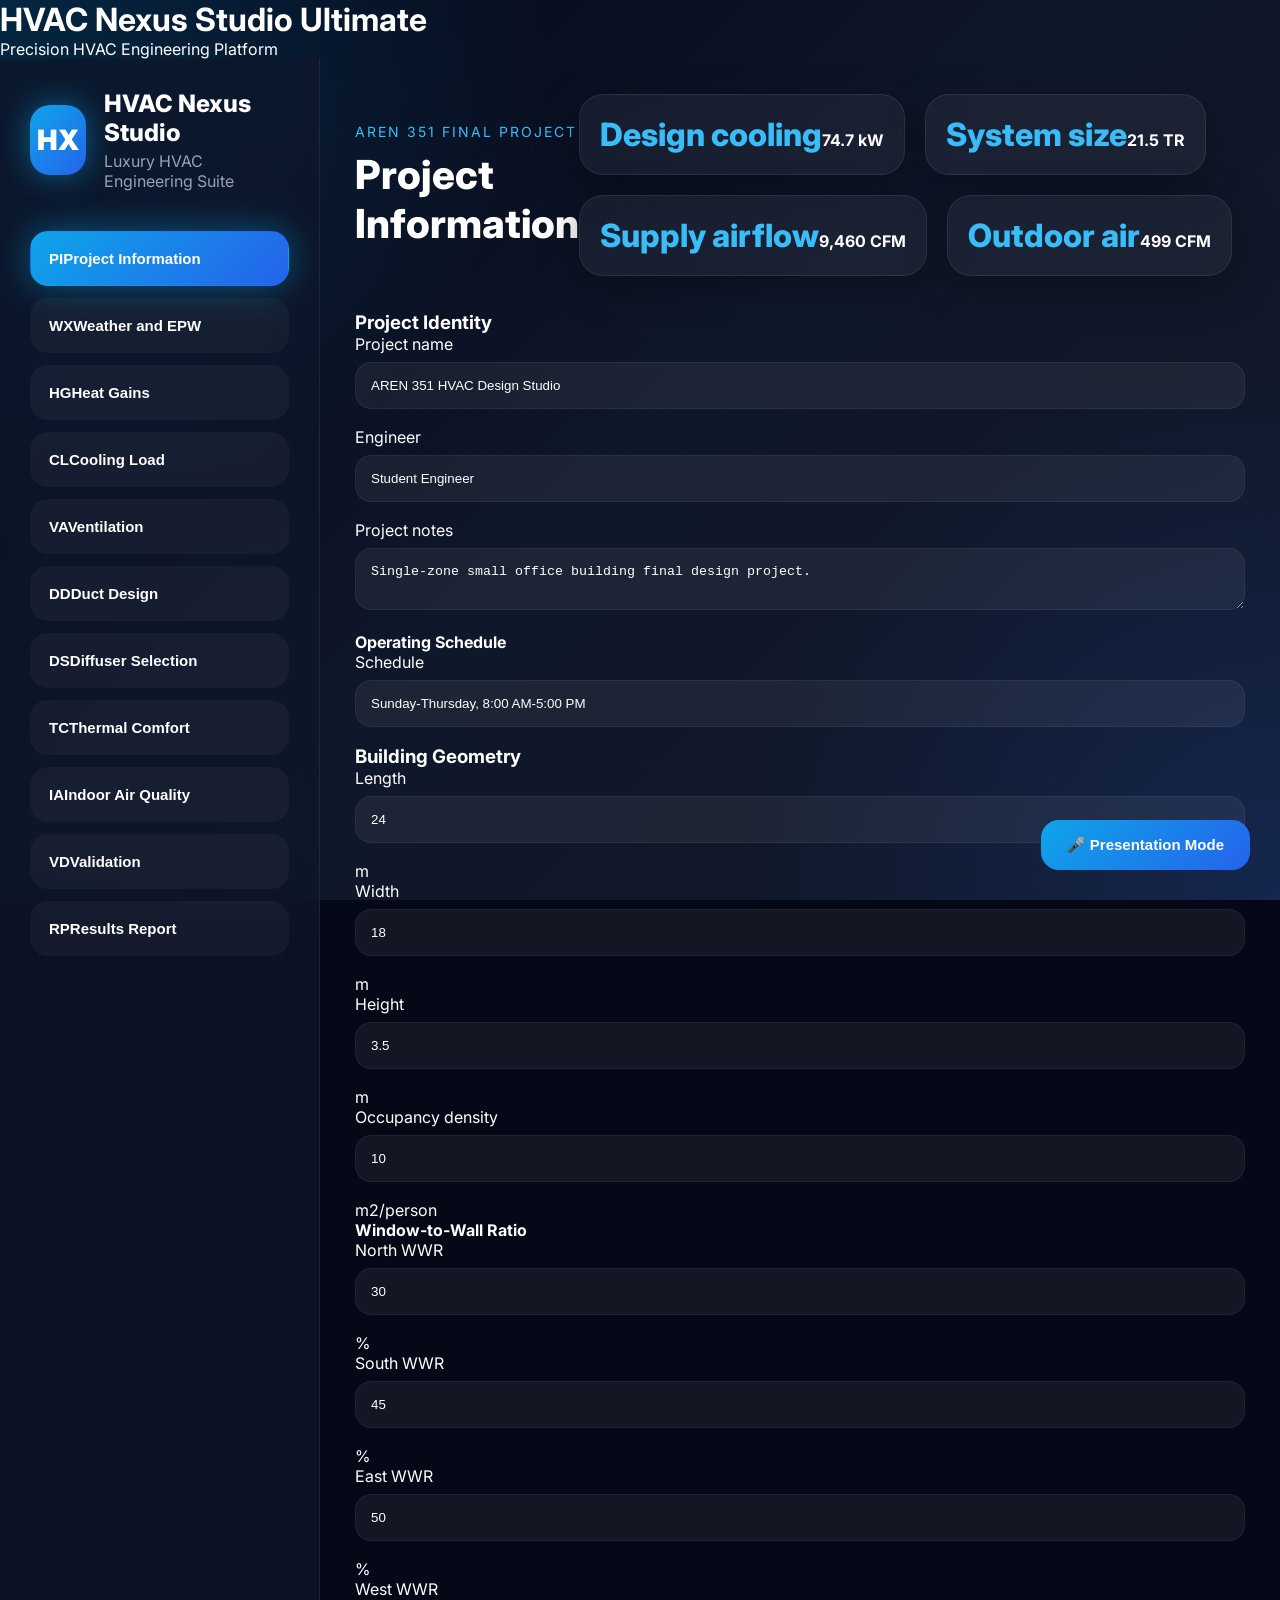
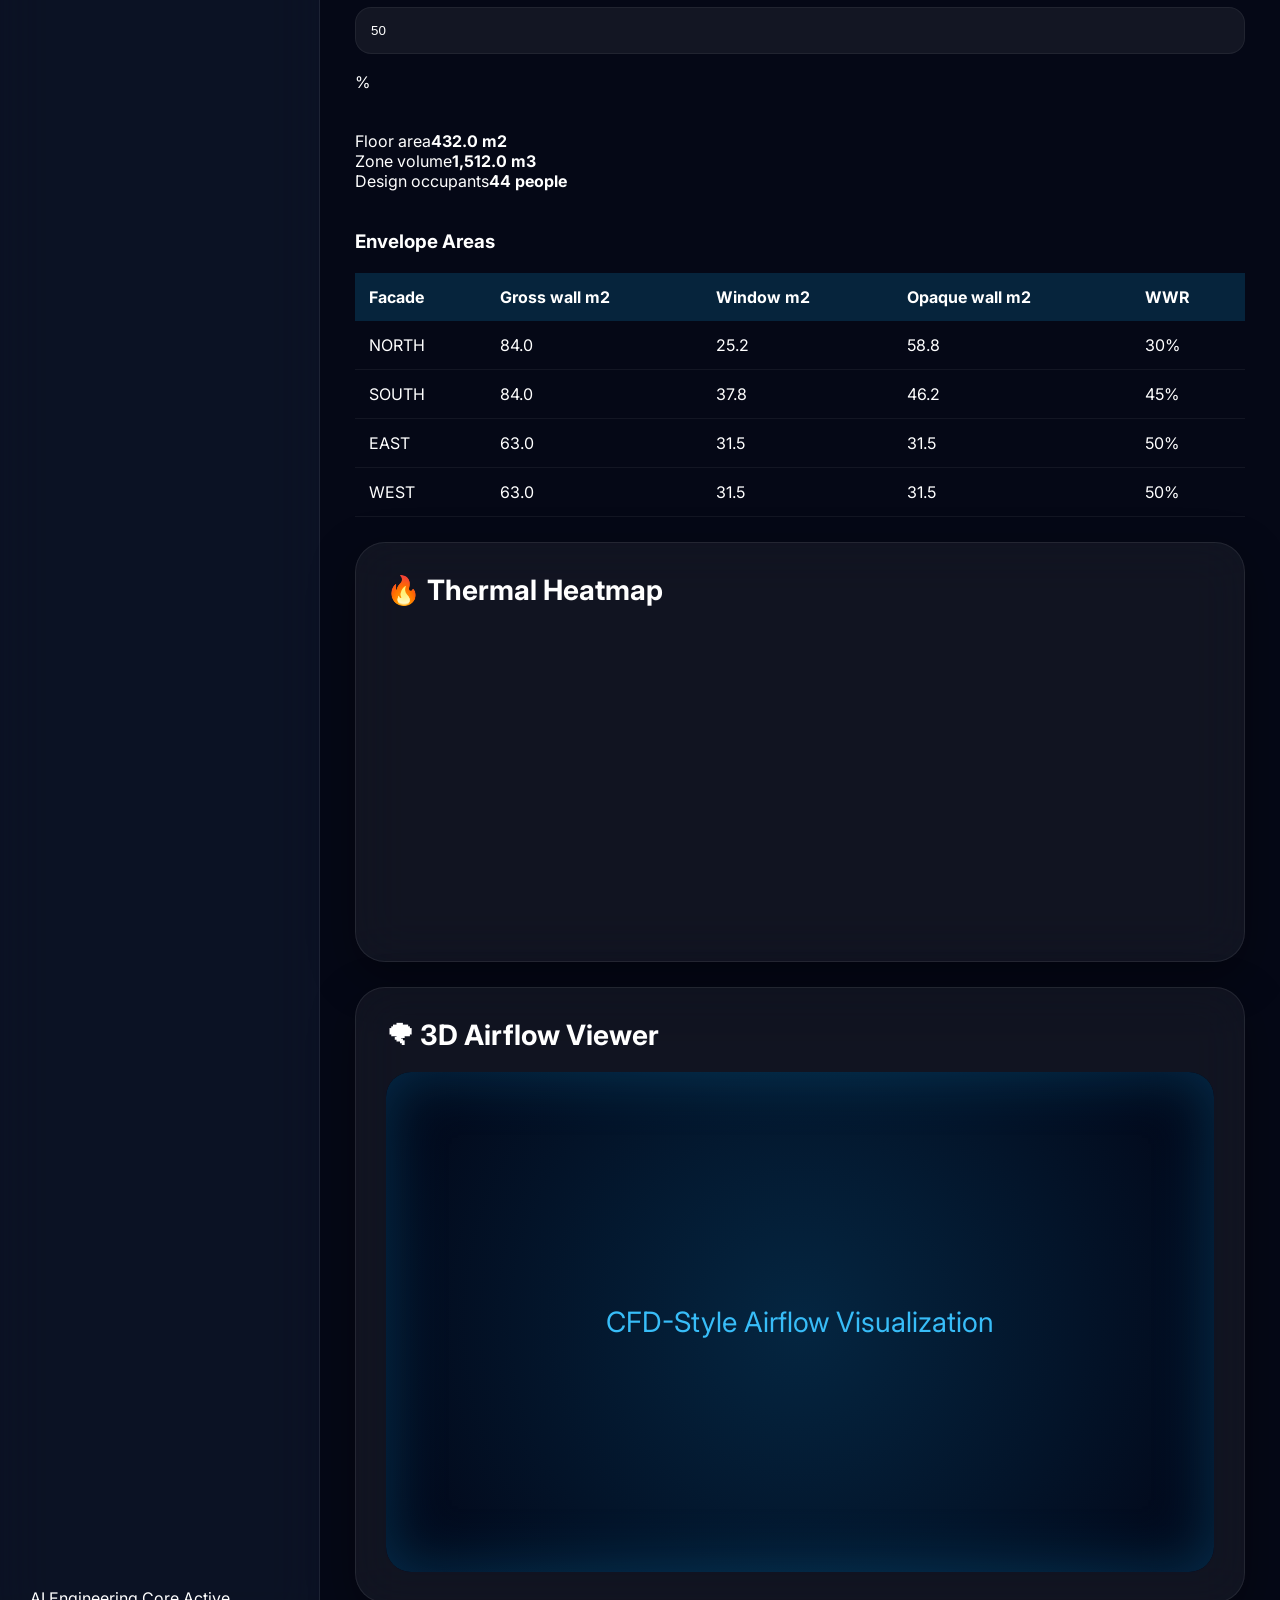
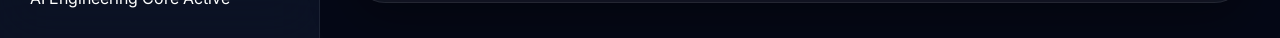
==== index.html @ 6b2392cb "Add files via upload" ====
<!doctype html>
<html lang="en">
  <head>
    <meta charset="utf-8">
    <meta name="viewport" content="width=device-width, initial-scale=1">
    <title>HVAC Nexus Studio</title>
    <link rel="stylesheet" href="styles.css">
  </head>
  <body>

<div id="splash-screen">
    <div class="loader-container">
        <div class="turbine"></div>

        <h1>HVAC Nexus Studio Ultimate</h1>

        <p>
            Precision HVAC Engineering Platform
        </p>
    </div>
</div>

<div class="shell">

    <aside class="sidebar">

        <div>

            <div class="brand">

                <div class="mark">
                    HX
                </div>

                <div>
                    <h1>HVAC Nexus Studio</h1>

                    <p>
                        Luxury HVAC Engineering Suite
                    </p>
                </div>

            </div>

            <nav id="tabs" class="tabs"></nav>

        </div>

        <div class="sidebar-footer">
            <span class="status-dot"></span>
            <span>AI Engineering Core Active</span>
        </div>

    </aside>

    <main class="workspace">

        <header class="topbar">

            <div>

                <p class="eyebrow">
                    AREN 351 FINAL PROJECT
                </p>

                <h2 id="screenTitle">
                    HVAC Dashboard
                </h2>

            </div>

            <div id="globalKpis" class="kpi-strip"></div>

        </header>

        <section id="app" class="panel-host"></section>

    </main>

</div>

<script src="engineering.js"></script>
<script src="app.js"></script>

</body>
</html>
---- styles.css ----
@import url('https://fonts.googleapis.com/css2?family=Inter:wght@300;400;500;600;700;800;900&display=swap');

*{
    margin:0;
    padding:0;
    box-sizing:border-box;
}

body{
    font-family:'Inter',sans-serif;
    background:#050816;
    overflow-x:hidden;
    color:white;
}

/* ============================================
BACKGROUND
============================================ */

body::before{
    content:'';
    position:fixed;
    width:100%;
    height:100%;
    background:
    radial-gradient(circle at top left,#0ea5e933,transparent 35%),
    radial-gradient(circle at bottom right,#2563eb33,transparent 35%),
    linear-gradient(135deg,#020617,#0f172a,#111827);
    z-index:-2;
}

body::after{
    content:'';
    position:fixed;
    width:200%;
    height:200%;
    background:
    repeating-linear-gradient(
        45deg,
        transparent,
        transparent 40px,
        rgba(255,255,255,0.015) 40px,
        rgba(255,255,255,0.015) 80px
    );
    animation: movebg 30s linear infinite;
    z-index:-1;
}

@keyframes movebg{
    from{transform:translate(0,0);}
    to{transform:translate(-200px,-200px);}
}

/* ============================================
LAYOUT
============================================ */

.shell{
    display:flex;
    min-height:100vh;
}

/* ============================================
SIDEBAR
============================================ */

.sidebar{
    width:320px;
    background:rgba(15,23,42,0.72);
    backdrop-filter:blur(25px);
    border-right:1px solid rgba(255,255,255,0.08);
    padding:30px;
    display:flex;
    flex-direction:column;
    justify-content:space-between;
}

.brand{
    display:flex;
    align-items:center;
    gap:18px;
    margin-bottom:40px;
}

.mark{
    width:70px;
    height:70px;
    border-radius:20px;
    background:linear-gradient(135deg,#0ea5e9,#2563eb);
    display:flex;
    align-items:center;
    justify-content:center;
    font-size:28px;
    font-weight:900;
    box-shadow:0 0 30px rgba(14,165,233,0.5);
    animation:floating 4s ease-in-out infinite;
}

.brand h1{
    font-size:24px;
    font-weight:800;
}

.brand p{
    color:#94a3b8;
    margin-top:4px;
}

/* ============================================
TABS
============================================ */

.tabs{
    display:flex;
    flex-direction:column;
    gap:12px;
}

.tabs button{
    background:rgba(255,255,255,0.04);
    border:none;
    color:white;
    padding:18px;
    border-radius:18px;
    text-align:left;
    font-size:15px;
    cursor:pointer;
    transition:0.35s;
    border:1px solid transparent;
}

.tabs button:hover{
    transform:translateX(8px);
    background:rgba(14,165,233,0.12);
    border-color:#0ea5e9;
    box-shadow:0 0 25px rgba(14,165,233,0.25);
}

.tabs button.active{
    background:linear-gradient(135deg,#0ea5e9,#2563eb);
    box-shadow:0 0 35px rgba(14,165,233,0.45);
}

/* ============================================
TOPBAR
============================================ */

.workspace{
    flex:1;
    padding:35px;
}

.topbar{
    display:flex;
    justify-content:space-between;
    align-items:center;
    margin-bottom:35px;
}

.eyebrow{
    color:#38bdf8;
    font-size:14px;
    letter-spacing:2px;
    text-transform:uppercase;
}

#screenTitle{
    font-size:40px;
    font-weight:800;
    margin-top:10px;
}

/* ============================================
KPI CARDS
============================================ */

.kpi-strip{
    display:flex;
    gap:20px;
    flex-wrap:wrap;
}

.kpi{
    min-width:170px;
    background:rgba(255,255,255,0.05);
    border:1px solid rgba(255,255,255,0.08);
    backdrop-filter:blur(20px);
    border-radius:24px;
    padding:20px;
    box-shadow:0 10px 40px rgba(0,0,0,0.35);
    transition:0.35s;
}

.kpi:hover{
    transform:translateY(-5px);
}

.kpi h3{
    color:#94a3b8;
    font-size:14px;
    margin-bottom:10px;
}

.kpi span{
    font-size:32px;
    font-weight:800;
    color:#38bdf8;
}

/* ============================================
PANELS
============================================ */

.panel-host{
    display:grid;
    grid-template-columns:1fr;
    gap:25px;
}

.panel{
    background:rgba(255,255,255,0.05);
    border-radius:30px;
    padding:30px;
    backdrop-filter:blur(25px);
    border:1px solid rgba(255,255,255,0.08);
    box-shadow:0 15px 45px rgba(0,0,0,0.35);
    animation:fadeUp 0.7s ease;
}

.panel h2{
    margin-bottom:20px;
    font-size:28px;
}

.panel h3{
    margin-top:25px;
    margin-bottom:15px;
    color:#38bdf8;
}

/* ============================================
INPUTS
============================================ */

input,
select,
textarea{
    width:100%;
    padding:15px;
    border:none;
    border-radius:16px;
    background:rgba(255,255,255,0.06);
    color:white;
    margin-top:8px;
    margin-bottom:18px;
    outline:none;
    border:1px solid rgba(255,255,255,0.06);
}

input:focus,
select:focus,
textarea:focus{
    border-color:#38bdf8;
    box-shadow:0 0 20px rgba(56,189,248,0.3);
}

/* ============================================
BUTTONS
============================================ */

button{
    background:linear-gradient(135deg,#0ea5e9,#2563eb);
    color:white;
    border:none;
    border-radius:18px;
    padding:16px 26px;
    font-size:15px;
    font-weight:700;
    cursor:pointer;
    transition:0.35s;
}

button:hover{
    transform:translateY(-3px) scale(1.02);
    box-shadow:0 0 35px rgba(14,165,233,0.45);
}

/* ============================================
TABLES
============================================ */

table{
    width:100%;
    border-collapse:collapse;
    margin-top:20px;
}

th{
    background:rgba(14,165,233,0.18);
    padding:14px;
    text-align:left;
}

td{
    padding:14px;
    border-bottom:1px solid rgba(255,255,255,0.06);
}

/* ============================================
STATUS
============================================ */

.pass{
    color:#22c55e;
    font-weight:700;
}

.fail{
    color:#ef4444;
    font-weight:700;
}

.warning{
    color:#facc15;
    font-weight:700;
}

/* ============================================
ANIMATIONS
============================================ */

@keyframes floating{
    0%{transform:translateY(0px);}
    50%{transform:translateY(-10px);}
    100%{transform:translateY(0px);}
}

@keyframes fadeUp{
    from{
        opacity:0;
        transform:translateY(30px);
    }
    to{
        opacity:1;
        transform:translateY(0);
    }
}

/* ============================================
SCROLLBAR
============================================ */

::-webkit-scrollbar{
    width:10px;
}

::-webkit-scrollbar-thumb{
    background:#0ea5e9;
    border-radius:10px;
}

::-webkit-scrollbar-track{
    background:#0f172a;
}
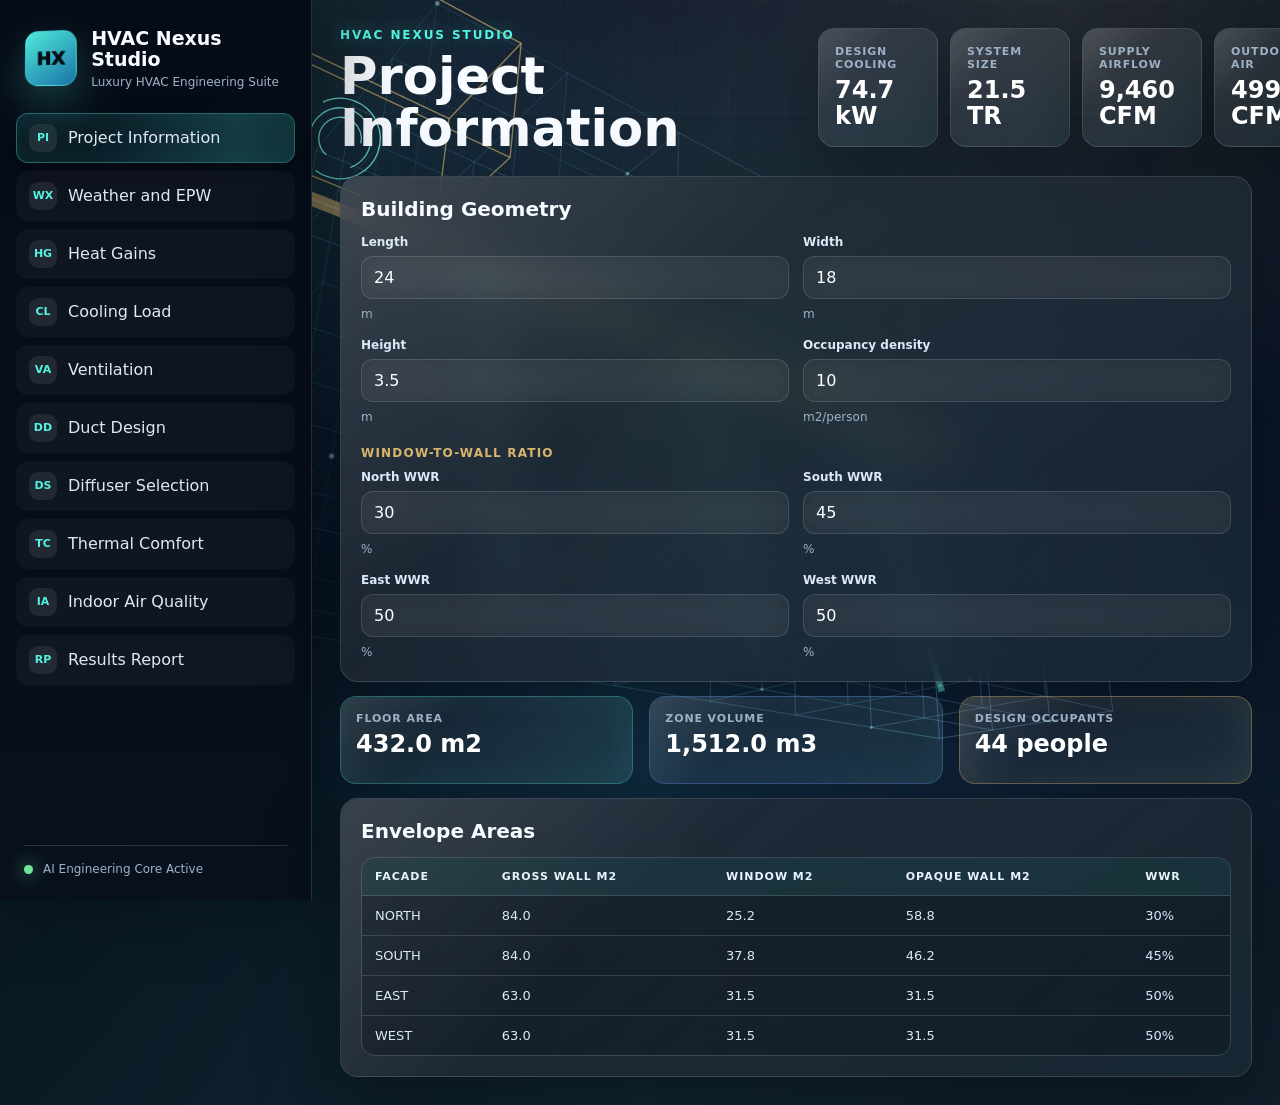
==== commit f803a34d: "Deploy public HVAC Nexus Studio site" ====
--- a/index.html
+++ b/index.html
@@ -7,6 +7,7 @@
     <link rel="stylesheet" href="styles.css">
   </head>
   <body>
+<canvas id="engineeringScene" class="engineering-scene" aria-hidden="true"></canvas>
 
 <div id="splash-screen">
     <div class="loader-container">
@@ -60,7 +61,7 @@
             <div>
 
                 <p class="eyebrow">
-                    AREN 351 FINAL PROJECT
+                    HVAC Nexus Studio
                 </p>
 
                 <h2 id="screenTitle">
@@ -80,6 +81,7 @@
 </div>
 
 <script src="engineering.js"></script>
+<script src="scene3d.js"></script>
 <script src="app.js"></script>
 
 </body>
--- a/styles.css
+++ b/styles.css
@@ -1,364 +1,854 @@
-@import url('https://fonts.googleapis.com/css2?family=Inter:wght@300;400;500;600;700;800;900&display=swap');
-
-*{
-    margin:0;
-    padding:0;
-    box-sizing:border-box;
-}
-
-body{
-    font-family:'Inter',sans-serif;
-    background:#050816;
-    overflow-x:hidden;
-    color:white;
-}
-
-/* ============================================
-BACKGROUND
-============================================ */
-
-body::before{
-    content:'';
-    position:fixed;
-    width:100%;
-    height:100%;
-    background:
-    radial-gradient(circle at top left,#0ea5e933,transparent 35%),
-    radial-gradient(circle at bottom right,#2563eb33,transparent 35%),
-    linear-gradient(135deg,#020617,#0f172a,#111827);
-    z-index:-2;
-}
-
-body::after{
-    content:'';
-    position:fixed;
-    width:200%;
-    height:200%;
-    background:
-    repeating-linear-gradient(
-        45deg,
-        transparent,
-        transparent 40px,
-        rgba(255,255,255,0.015) 40px,
-        rgba(255,255,255,0.015) 80px
-    );
-    animation: movebg 30s linear infinite;
-    z-index:-1;
-}
-
-@keyframes movebg{
-    from{transform:translate(0,0);}
-    to{transform:translate(-200px,-200px);}
-}
-
-/* ============================================
-LAYOUT
-============================================ */
-
-.shell{
-    display:flex;
-    min-height:100vh;
-}
-
-/* ============================================
-SIDEBAR
-============================================ */
-
-.sidebar{
-    width:320px;
-    background:rgba(15,23,42,0.72);
-    backdrop-filter:blur(25px);
-    border-right:1px solid rgba(255,255,255,0.08);
-    padding:30px;
-    display:flex;
-    flex-direction:column;
-    justify-content:space-between;
-}
-
-.brand{
-    display:flex;
-    align-items:center;
-    gap:18px;
-    margin-bottom:40px;
-}
-
-.mark{
-    width:70px;
-    height:70px;
-    border-radius:20px;
-    background:linear-gradient(135deg,#0ea5e9,#2563eb);
-    display:flex;
-    align-items:center;
-    justify-content:center;
-    font-size:28px;
-    font-weight:900;
-    box-shadow:0 0 30px rgba(14,165,233,0.5);
-    animation:floating 4s ease-in-out infinite;
-}
-
-.brand h1{
-    font-size:24px;
-    font-weight:800;
-}
-
-.brand p{
-    color:#94a3b8;
-    margin-top:4px;
-}
-
-/* ============================================
-TABS
-============================================ */
-
-.tabs{
-    display:flex;
-    flex-direction:column;
-    gap:12px;
-}
-
-.tabs button{
-    background:rgba(255,255,255,0.04);
-    border:none;
-    color:white;
-    padding:18px;
-    border-radius:18px;
-    text-align:left;
-    font-size:15px;
-    cursor:pointer;
-    transition:0.35s;
-    border:1px solid transparent;
-}
-
-.tabs button:hover{
-    transform:translateX(8px);
-    background:rgba(14,165,233,0.12);
-    border-color:#0ea5e9;
-    box-shadow:0 0 25px rgba(14,165,233,0.25);
-}
-
-.tabs button.active{
-    background:linear-gradient(135deg,#0ea5e9,#2563eb);
-    box-shadow:0 0 35px rgba(14,165,233,0.45);
-}
-
-/* ============================================
-TOPBAR
-============================================ */
-
-.workspace{
-    flex:1;
-    padding:35px;
-}
-
-.topbar{
-    display:flex;
-    justify-content:space-between;
-    align-items:center;
-    margin-bottom:35px;
-}
-
-.eyebrow{
-    color:#38bdf8;
-    font-size:14px;
-    letter-spacing:2px;
-    text-transform:uppercase;
-}
-
-#screenTitle{
-    font-size:40px;
-    font-weight:800;
-    margin-top:10px;
-}
-
-/* ============================================
-KPI CARDS
-============================================ */
-
-.kpi-strip{
-    display:flex;
-    gap:20px;
-    flex-wrap:wrap;
-}
-
-.kpi{
-    min-width:170px;
-    background:rgba(255,255,255,0.05);
-    border:1px solid rgba(255,255,255,0.08);
-    backdrop-filter:blur(20px);
-    border-radius:24px;
-    padding:20px;
-    box-shadow:0 10px 40px rgba(0,0,0,0.35);
-    transition:0.35s;
-}
-
-.kpi:hover{
-    transform:translateY(-5px);
-}
-
-.kpi h3{
-    color:#94a3b8;
-    font-size:14px;
-    margin-bottom:10px;
-}
-
-.kpi span{
-    font-size:32px;
-    font-weight:800;
-    color:#38bdf8;
-}
-
-/* ============================================
-PANELS
-============================================ */
-
-.panel-host{
-    display:grid;
-    grid-template-columns:1fr;
-    gap:25px;
-}
-
-.panel{
-    background:rgba(255,255,255,0.05);
-    border-radius:30px;
-    padding:30px;
-    backdrop-filter:blur(25px);
-    border:1px solid rgba(255,255,255,0.08);
-    box-shadow:0 15px 45px rgba(0,0,0,0.35);
-    animation:fadeUp 0.7s ease;
-}
-
-.panel h2{
-    margin-bottom:20px;
-    font-size:28px;
-}
-
-.panel h3{
-    margin-top:25px;
-    margin-bottom:15px;
-    color:#38bdf8;
-}
-
-/* ============================================
-INPUTS
-============================================ */
-
+:root {
+  --ink: #f8fbff;
+  --muted: #9fb1c7;
+  --line: rgba(214, 226, 240, 0.16);
+  --panel: rgba(10, 18, 31, 0.72);
+  --panel-strong: rgba(8, 14, 24, 0.88);
+  --field: rgba(255, 255, 255, 0.075);
+  --teal: #54f2e2;
+  --blue: #69a8ff;
+  --gold: #d9b56c;
+  --coral: #ff7d70;
+  --green: #72e59b;
+  --shadow: 0 28px 80px rgba(0, 0, 0, 0.38);
+  font-family: Inter, ui-sans-serif, system-ui, -apple-system, BlinkMacSystemFont, "Segoe UI", Arial, sans-serif;
+  color-scheme: dark;
+}
+
+* {
+  box-sizing: border-box;
+}
+
+html,
+body {
+  min-height: 100%;
+  margin: 0;
+}
+
+body {
+  min-width: 320px;
+  overflow-x: hidden;
+  color: var(--ink);
+  background:
+    radial-gradient(circle at 18% 12%, rgba(84, 242, 226, 0.13), transparent 32%),
+    radial-gradient(circle at 82% 0%, rgba(217, 181, 108, 0.12), transparent 30%),
+    linear-gradient(135deg, #030711 0%, #07111d 46%, #0d1524 100%);
+}
+
+body::before {
+  content: "";
+  position: fixed;
+  inset: 0;
+  z-index: -3;
+  background:
+    linear-gradient(rgba(255, 255, 255, 0.025) 1px, transparent 1px),
+    linear-gradient(90deg, rgba(255, 255, 255, 0.025) 1px, transparent 1px);
+  background-size: 56px 56px;
+  mask-image: linear-gradient(to bottom, rgba(0, 0, 0, 0.85), rgba(0, 0, 0, 0.08));
+}
+
+body::after {
+  content: "";
+  position: fixed;
+  inset: -30%;
+  z-index: -2;
+  background:
+    conic-gradient(from 90deg at 50% 50%, transparent, rgba(84, 242, 226, 0.09), transparent, rgba(217, 181, 108, 0.07), transparent);
+  animation: atmosphereSpin 34s linear infinite;
+  filter: blur(14px);
+}
+
+button,
 input,
 select,
-textarea{
-    width:100%;
-    padding:15px;
-    border:none;
-    border-radius:16px;
-    background:rgba(255,255,255,0.06);
-    color:white;
-    margin-top:8px;
-    margin-bottom:18px;
-    outline:none;
-    border:1px solid rgba(255,255,255,0.06);
-}
-
-input:focus,
-select:focus,
-textarea:focus{
-    border-color:#38bdf8;
-    box-shadow:0 0 20px rgba(56,189,248,0.3);
-}
-
-/* ============================================
-BUTTONS
-============================================ */
-
-button{
-    background:linear-gradient(135deg,#0ea5e9,#2563eb);
-    color:white;
-    border:none;
-    border-radius:18px;
-    padding:16px 26px;
-    font-size:15px;
-    font-weight:700;
-    cursor:pointer;
-    transition:0.35s;
-}
-
-button:hover{
-    transform:translateY(-3px) scale(1.02);
-    box-shadow:0 0 35px rgba(14,165,233,0.45);
-}
-
-/* ============================================
-TABLES
-============================================ */
-
-table{
-    width:100%;
-    border-collapse:collapse;
-    margin-top:20px;
-}
-
-th{
-    background:rgba(14,165,233,0.18);
-    padding:14px;
-    text-align:left;
-}
-
-td{
-    padding:14px;
-    border-bottom:1px solid rgba(255,255,255,0.06);
-}
-
-/* ============================================
-STATUS
-============================================ */
-
-.pass{
-    color:#22c55e;
-    font-weight:700;
-}
-
-.fail{
-    color:#ef4444;
-    font-weight:700;
-}
-
-.warning{
-    color:#facc15;
-    font-weight:700;
-}
-
-/* ============================================
-ANIMATIONS
-============================================ */
-
-@keyframes floating{
-    0%{transform:translateY(0px);}
-    50%{transform:translateY(-10px);}
-    100%{transform:translateY(0px);}
-}
-
-@keyframes fadeUp{
-    from{
-        opacity:0;
-        transform:translateY(30px);
-    }
-    to{
-        opacity:1;
-        transform:translateY(0);
-    }
-}
-
-/* ============================================
-SCROLLBAR
-============================================ */
-
-::-webkit-scrollbar{
-    width:10px;
-}
-
-::-webkit-scrollbar-thumb{
-    background:#0ea5e9;
-    border-radius:10px;
-}
-
-::-webkit-scrollbar-track{
-    background:#0f172a;
-}+textarea {
+  font: inherit;
+}
+
+button {
+  cursor: pointer;
+}
+
+.engineering-scene {
+  position: fixed;
+  inset: 0;
+  z-index: -1;
+  width: 100%;
+  height: 100%;
+  pointer-events: none;
+}
+
+#splash-screen {
+  position: fixed;
+  inset: 0;
+  z-index: 20;
+  display: grid;
+  place-items: center;
+  background:
+    radial-gradient(circle at center, rgba(84, 242, 226, 0.12), transparent 34%),
+    rgba(3, 7, 17, 0.88);
+  backdrop-filter: blur(22px);
+  animation: splashExit 0.7s ease 1.15s forwards;
+  pointer-events: none;
+}
+
+.loader-container {
+  display: grid;
+  justify-items: center;
+  gap: 14px;
+  text-align: center;
+}
+
+.turbine {
+  width: 86px;
+  height: 86px;
+  border-radius: 50%;
+  border: 1px solid rgba(84, 242, 226, 0.42);
+  background:
+    conic-gradient(from 0deg, transparent, rgba(84, 242, 226, 0.95), transparent 38%, rgba(217, 181, 108, 0.82), transparent 70%),
+    radial-gradient(circle at center, #07111d 0 28%, transparent 29%);
+  box-shadow:
+    0 0 38px rgba(84, 242, 226, 0.38),
+    inset 0 0 28px rgba(105, 168, 255, 0.22);
+  animation: spin 1.4s linear infinite;
+}
+
+#splash-screen h1 {
+  margin: 0;
+  font-size: clamp(28px, 5vw, 56px);
+  letter-spacing: 0;
+}
+
+#splash-screen p {
+  margin: 0;
+  color: var(--muted);
+  font-weight: 700;
+  letter-spacing: 0.14em;
+  text-transform: uppercase;
+}
+
+.shell {
+  position: relative;
+  z-index: 1;
+  display: grid;
+  grid-template-columns: 312px minmax(0, 1fr);
+  min-height: 100vh;
+}
+
+.sidebar {
+  position: sticky;
+  top: 0;
+  display: flex;
+  flex-direction: column;
+  justify-content: space-between;
+  height: 100vh;
+  padding: 24px 16px;
+  background:
+    linear-gradient(180deg, rgba(5, 12, 23, 0.90), rgba(8, 18, 30, 0.72)),
+    rgba(7, 13, 23, 0.86);
+  border-right: 1px solid var(--line);
+  box-shadow: 22px 0 70px rgba(0, 0, 0, 0.34);
+  backdrop-filter: blur(24px);
+}
+
+.brand {
+  display: flex;
+  align-items: center;
+  gap: 14px;
+  padding: 4px 8px 24px;
+}
+
+.mark {
+  display: grid;
+  place-items: center;
+  width: 56px;
+  height: 56px;
+  border: 1px solid rgba(84, 242, 226, 0.38);
+  border-radius: 14px;
+  background:
+    linear-gradient(145deg, rgba(84, 242, 226, 0.92), rgba(31, 102, 179, 0.72)),
+    #0d9488;
+  color: #031018;
+  font-size: 18px;
+  font-weight: 950;
+  box-shadow: 0 18px 40px rgba(84, 242, 226, 0.22);
+  transform: perspective(420px) rotateX(8deg) rotateY(-12deg);
+  animation: floatMark 5s ease-in-out infinite;
+}
+
+.brand h1 {
+  margin: 0;
+  font-size: 19px;
+  line-height: 1.1;
+  letter-spacing: 0;
+}
+
+.brand p {
+  margin: 5px 0 0;
+  color: var(--muted);
+  font-size: 12px;
+}
+
+.tabs {
+  display: flex;
+  flex-direction: column;
+  gap: 8px;
+}
+
+.tab-btn {
+  position: relative;
+  display: grid;
+  grid-template-columns: 28px 1fr;
+  align-items: center;
+  gap: 11px;
+  width: 100%;
+  min-height: 44px;
+  padding: 10px 12px;
+  overflow: hidden;
+  border: 1px solid transparent;
+  border-radius: 12px;
+  background: rgba(255, 255, 255, 0.035);
+  color: #dfe9f6;
+  text-align: left;
+  opacity: 1 !important;
+  transition: transform 0.22s ease, border-color 0.22s ease, background 0.22s ease, box-shadow 0.22s ease;
+}
+
+.tab-btn * {
+  opacity: 1 !important;
+}
+
+.tab-btn::before {
+  content: "";
+  position: absolute;
+  inset: 0;
+  background: linear-gradient(90deg, transparent, rgba(84, 242, 226, 0.14), transparent);
+  opacity: 0;
+  transform: translateX(-40%);
+  transition: opacity 0.22s ease, transform 0.22s ease;
+}
+
+.tab-btn:hover,
+.tab-btn.active {
+  border-color: rgba(84, 242, 226, 0.34);
+  background: rgba(84, 242, 226, 0.08);
+  box-shadow: 0 16px 34px rgba(0, 0, 0, 0.22), inset 0 0 22px rgba(84, 242, 226, 0.06);
+  transform: translateX(5px);
+}
+
+.tab-btn:hover::before,
+.tab-btn.active::before {
+  opacity: 1;
+  transform: translateX(30%);
+}
+
+.tab-icon {
+  position: relative;
+  z-index: 1;
+  display: grid;
+  place-items: center;
+  width: 28px;
+  height: 28px;
+  border-radius: 9px;
+  background: rgba(255, 255, 255, 0.08);
+  color: var(--teal);
+  font-size: 11px;
+  font-weight: 900;
+}
+
+.tab-btn span:last-child {
+  position: relative;
+  z-index: 1;
+  min-width: 0;
+}
+
+.sidebar-footer {
+  display: flex;
+  align-items: center;
+  gap: 10px;
+  margin: 18px 8px 0;
+  padding-top: 16px;
+  border-top: 1px solid var(--line);
+  color: var(--muted);
+  font-size: 12px;
+}
+
+.status-dot {
+  width: 9px;
+  height: 9px;
+  border-radius: 50%;
+  background: var(--green);
+  box-shadow: 0 0 18px rgba(114, 229, 155, 0.9);
+}
+
+.workspace {
+  min-width: 0;
+  padding: 28px;
+}
+
+.topbar {
+  display: grid;
+  grid-template-columns: minmax(220px, 1fr) minmax(420px, 0.95fr);
+  gap: 22px;
+  align-items: start;
+  margin-bottom: 22px;
+}
+
+.eyebrow {
+  margin: 0 0 8px;
+  color: var(--teal);
+  font-size: 12px;
+  font-weight: 900;
+  letter-spacing: 0.16em;
+  text-transform: uppercase;
+  text-shadow: 0 0 18px rgba(84, 242, 226, 0.45);
+}
+
+#screenTitle {
+  margin: 0;
+  max-width: 760px;
+  font-size: clamp(32px, 4vw, 58px);
+  line-height: 1.02;
+  letter-spacing: 0;
+}
+
+.kpi-strip {
+  display: grid;
+  grid-template-columns: repeat(4, minmax(120px, 1fr));
+  gap: 12px;
+}
+
+.kpi,
+.metric,
+.section {
+  position: relative;
+  overflow: hidden;
+}
+
+.kpi::before,
+.metric::before,
+.section::before {
+  content: "";
+  position: absolute;
+  inset: 0;
+  border-radius: inherit;
+  background: linear-gradient(135deg, rgba(255, 255, 255, 0.16), transparent 34%, rgba(84, 242, 226, 0.08));
+  opacity: 0.65;
+  pointer-events: none;
+}
+
+.kpi {
+  min-height: 84px;
+  padding: 16px;
+  border: 1px solid var(--line);
+  border-radius: 16px;
+  background: linear-gradient(145deg, rgba(255, 255, 255, 0.105), rgba(255, 255, 255, 0.035));
+  box-shadow: var(--shadow);
+  backdrop-filter: blur(22px);
+  transform: perspective(900px) rotateX(0deg);
+  transition: transform 0.22s ease, border-color 0.22s ease;
+}
+
+.kpi:hover {
+  border-color: rgba(217, 181, 108, 0.40);
+  transform: perspective(900px) rotateX(4deg) translateY(-4px);
+}
+
+.kpi span,
+.metric span {
+  position: relative;
+  z-index: 1;
+  display: block;
+  color: var(--muted);
+  font-size: 11px;
+  font-weight: 850;
+  letter-spacing: 0.08em;
+  text-transform: uppercase;
+}
+
+.kpi strong,
+.metric strong {
+  position: relative;
+  z-index: 1;
+  display: block;
+  margin-top: 7px;
+  color: #ffffff;
+  font-size: 24px;
+  line-height: 1.08;
+}
+
+.panel-host {
+  min-width: 0;
+}
+
+body > button[style*="position: fixed"],
+.panel-host > .panel {
+  display: none !important;
+}
+
+.grid {
+  display: grid;
+  gap: 16px;
+}
+
+.grid.two {
+  grid-template-columns: repeat(2, minmax(0, 1fr));
+}
+
+.grid.three {
+  grid-template-columns: repeat(3, minmax(0, 1fr));
+}
+
+.grid.sidebar-layout {
+  grid-template-columns: minmax(320px, 0.78fr) minmax(0, 1.22fr);
+}
+
+.section {
+  padding: 20px;
+  border: 1px solid var(--line);
+  border-radius: 18px;
+  background:
+    linear-gradient(145deg, rgba(255, 255, 255, 0.10), rgba(255, 255, 255, 0.035)),
+    var(--panel);
+  box-shadow: var(--shadow);
+  backdrop-filter: blur(24px);
+}
+
+.section.flat {
+  background: rgba(10, 18, 31, 0.54);
+  box-shadow: 0 16px 48px rgba(0, 0, 0, 0.22);
+}
+
+.section > * {
+  position: relative;
+  z-index: 1;
+}
+
+.section h3 {
+  margin: 0 0 14px;
+  font-size: 20px;
+  letter-spacing: 0;
+}
+
+.section h4 {
+  margin: 20px 0 10px;
+  color: var(--gold);
+  font-size: 12px;
+  font-weight: 900;
+  letter-spacing: 0.10em;
+  text-transform: uppercase;
+}
+
+.section p {
+  color: var(--muted);
+  line-height: 1.58;
+}
+
+.form-grid {
+  display: grid;
+  grid-template-columns: repeat(2, minmax(0, 1fr));
+  gap: 14px;
+}
+
+.field {
+  display: grid;
+  gap: 7px;
+  min-width: 0;
+}
+
+.field label {
+  color: #dce8f8;
+  font-size: 12px;
+  font-weight: 850;
+}
+
+.field input,
+.field select,
+.field textarea {
+  width: 100%;
+  min-height: 43px;
+  border: 1px solid rgba(207, 221, 237, 0.14);
+  border-radius: 12px;
+  background: var(--field);
+  color: #ffffff;
+  outline: none;
+  padding: 10px 12px;
+  box-shadow: inset 0 0 22px rgba(0, 0, 0, 0.14);
+}
+
+.field textarea {
+  min-height: 116px;
+  resize: vertical;
+}
+
+.field input:focus,
+.field select:focus,
+.field textarea:focus {
+  border-color: rgba(84, 242, 226, 0.62);
+  box-shadow: 0 0 0 3px rgba(84, 242, 226, 0.13), inset 0 0 22px rgba(0, 0, 0, 0.14);
+}
+
+.field select option {
+  background: #07111d;
+  color: #ffffff;
+}
+
+.check-row {
+  display: flex;
+  align-items: center;
+  gap: 10px;
+  min-height: 43px;
+  padding: 10px 12px;
+  border: 1px solid rgba(207, 221, 237, 0.14);
+  border-radius: 12px;
+  background: var(--field);
+}
+
+.check-row input {
+  width: 18px;
+  height: 18px;
+}
+
+.metric-grid {
+  display: grid;
+  grid-template-columns: repeat(3, minmax(0, 1fr));
+  gap: 12px;
+}
+
+.metric {
+  min-height: 88px;
+  padding: 15px;
+  border: 1px solid var(--line);
+  border-radius: 16px;
+  background: rgba(255, 255, 255, 0.055);
+}
+
+.metric.teal {
+  border-color: rgba(84, 242, 226, 0.33);
+  box-shadow: inset 0 0 38px rgba(84, 242, 226, 0.08);
+}
+
+.metric.blue {
+  border-color: rgba(105, 168, 255, 0.34);
+  box-shadow: inset 0 0 38px rgba(105, 168, 255, 0.08);
+}
+
+.metric.amber {
+  border-color: rgba(217, 181, 108, 0.42);
+  box-shadow: inset 0 0 38px rgba(217, 181, 108, 0.09);
+}
+
+.metric.coral {
+  border-color: rgba(255, 125, 112, 0.42);
+  box-shadow: inset 0 0 38px rgba(255, 125, 112, 0.09);
+}
+
+.table-wrap {
+  width: 100%;
+  overflow-x: auto;
+  border: 1px solid var(--line);
+  border-radius: 14px;
+}
+
+table {
+  width: 100%;
+  min-width: 680px;
+  border-collapse: collapse;
+  background: rgba(3, 8, 16, 0.26);
+}
+
+th,
+td {
+  padding: 12px 13px;
+  border-bottom: 1px solid var(--line);
+  text-align: left;
+  vertical-align: top;
+}
+
+th {
+  color: #e8f3ff;
+  background: rgba(84, 242, 226, 0.085);
+  font-size: 11px;
+  font-weight: 900;
+  letter-spacing: 0.09em;
+  text-transform: uppercase;
+}
+
+td {
+  color: #dce8f8;
+  font-size: 13px;
+}
+
+tr:last-child td {
+  border-bottom: 0;
+}
+
+.chart {
+  width: 100%;
+  height: 320px;
+  border: 1px solid var(--line);
+  border-radius: 16px;
+  background: rgba(255, 255, 255, 0.92);
+}
+
+.chart.short {
+  height: 240px;
+}
+
+.note-list {
+  display: grid;
+  gap: 9px;
+  margin: 0;
+  padding: 0;
+  list-style: none;
+}
+
+.note-list li {
+  padding: 11px 13px;
+  border-left: 3px solid var(--teal);
+  border-radius: 10px;
+  background: rgba(84, 242, 226, 0.075);
+  color: #dfeaf8;
+  line-height: 1.45;
+}
+
+.note-list li.warn {
+  border-left-color: var(--gold);
+  background: rgba(217, 181, 108, 0.085);
+}
+
+.pill-row {
+  display: flex;
+  flex-wrap: wrap;
+  gap: 9px;
+}
+
+.pill {
+  display: inline-flex;
+  align-items: center;
+  min-height: 30px;
+  padding: 6px 11px;
+  border: 1px solid rgba(255, 255, 255, 0.10);
+  border-radius: 999px;
+  background: rgba(255, 255, 255, 0.08);
+  color: #e8f3ff;
+  font-size: 12px;
+  font-weight: 800;
+}
+
+.pill.good {
+  color: #c9ffdb;
+  border-color: rgba(114, 229, 155, 0.38);
+  background: rgba(114, 229, 155, 0.10);
+}
+
+.pill.warn {
+  color: #ffe3a7;
+  border-color: rgba(217, 181, 108, 0.42);
+  background: rgba(217, 181, 108, 0.12);
+}
+
+.pill.bad {
+  color: #ffd0ca;
+  border-color: rgba(255, 125, 112, 0.42);
+  background: rgba(255, 125, 112, 0.12);
+}
+
+.actions {
+  display: flex;
+  flex-wrap: wrap;
+  gap: 10px;
+  margin-top: 14px;
+}
+
+.btn {
+  display: inline-flex;
+  align-items: center;
+  justify-content: center;
+  gap: 8px;
+  min-height: 40px;
+  border: 1px solid rgba(207, 221, 237, 0.16);
+  border-radius: 12px;
+  background: rgba(255, 255, 255, 0.075);
+  color: #ffffff;
+  padding: 9px 14px;
+  font-weight: 850;
+  transition: transform 0.18s ease, box-shadow 0.18s ease, border-color 0.18s ease;
+}
+
+.btn.primary {
+  border-color: rgba(84, 242, 226, 0.52);
+  background: linear-gradient(135deg, rgba(84, 242, 226, 0.95), rgba(31, 102, 179, 0.86));
+  color: #04111a;
+}
+
+.btn:hover {
+  border-color: rgba(217, 181, 108, 0.50);
+  box-shadow: 0 16px 32px rgba(0, 0, 0, 0.22);
+  transform: translateY(-2px);
+}
+
+.report {
+  max-height: 680px;
+  overflow: auto;
+  padding: 16px;
+  border: 1px solid var(--line);
+  border-radius: 14px;
+  background: rgba(3, 8, 16, 0.40);
+  color: #e6f0fb;
+  line-height: 1.55;
+  white-space: pre-wrap;
+}
+
+.mono {
+  font-family: "SFMono-Regular", Consolas, "Liberation Mono", monospace;
+}
+
+.file-drop {
+  display: grid;
+  gap: 8px;
+  padding: 15px;
+  border: 1px dashed rgba(84, 242, 226, 0.36);
+  border-radius: 14px;
+  background: rgba(84, 242, 226, 0.055);
+}
+
+.subtle {
+  color: var(--muted);
+  font-size: 12px;
+  line-height: 1.45;
+}
+
+::-webkit-scrollbar {
+  width: 10px;
+  height: 10px;
+}
+
+::-webkit-scrollbar-track {
+  background: rgba(3, 7, 17, 0.55);
+}
+
+::-webkit-scrollbar-thumb {
+  border-radius: 999px;
+  background: linear-gradient(180deg, var(--teal), var(--blue));
+}
+
+@keyframes spin {
+  to {
+    transform: rotate(360deg);
+  }
+}
+
+@keyframes splashExit {
+  to {
+    opacity: 0;
+    visibility: hidden;
+  }
+}
+
+@keyframes floatMark {
+  0%,
+  100% {
+    transform: perspective(420px) rotateX(8deg) rotateY(-12deg) translateY(0);
+  }
+  50% {
+    transform: perspective(420px) rotateX(12deg) rotateY(-4deg) translateY(-7px);
+  }
+}
+
+@keyframes fadeUp {
+  from {
+    opacity: 0;
+    transform: translateY(16px);
+  }
+  to {
+    opacity: 1;
+    transform: translateY(0);
+  }
+}
+
+@keyframes atmosphereSpin {
+  to {
+    transform: rotate(360deg);
+  }
+}
+
+@media (max-width: 1180px) {
+  .shell {
+    grid-template-columns: 1fr;
+  }
+
+  .sidebar {
+    position: relative;
+    height: auto;
+  }
+
+  .tabs {
+    display: grid;
+    grid-template-columns: repeat(3, minmax(0, 1fr));
+  }
+
+  .sidebar-footer {
+    display: none;
+  }
+
+  .topbar {
+    grid-template-columns: 1fr;
+  }
+
+  .kpi-strip {
+    grid-template-columns: repeat(2, minmax(0, 1fr));
+  }
+}
+
+@media (max-width: 820px) {
+  .workspace {
+    padding: 18px;
+  }
+
+  .tabs,
+  .grid.two,
+  .grid.three,
+  .grid.sidebar-layout,
+  .form-grid,
+  .metric-grid,
+  .kpi-strip {
+    grid-template-columns: 1fr;
+  }
+
+  .brand {
+    padding-bottom: 16px;
+  }
+
+  .chart {
+    height: 260px;
+  }
+}
+
+@media print {
+  .engineering-scene,
+  #splash-screen,
+  .sidebar,
+  .topbar,
+  .actions {
+    display: none !important;
+  }
+
+  body {
+    background: #ffffff;
+    color: #111827;
+  }
+
+  .shell,
+  .workspace {
+    display: block;
+    padding: 0;
+  }
+
+  .section {
+    break-inside: avoid;
+    color: #111827;
+    background: #ffffff;
+    box-shadow: none;
+  }
+}
